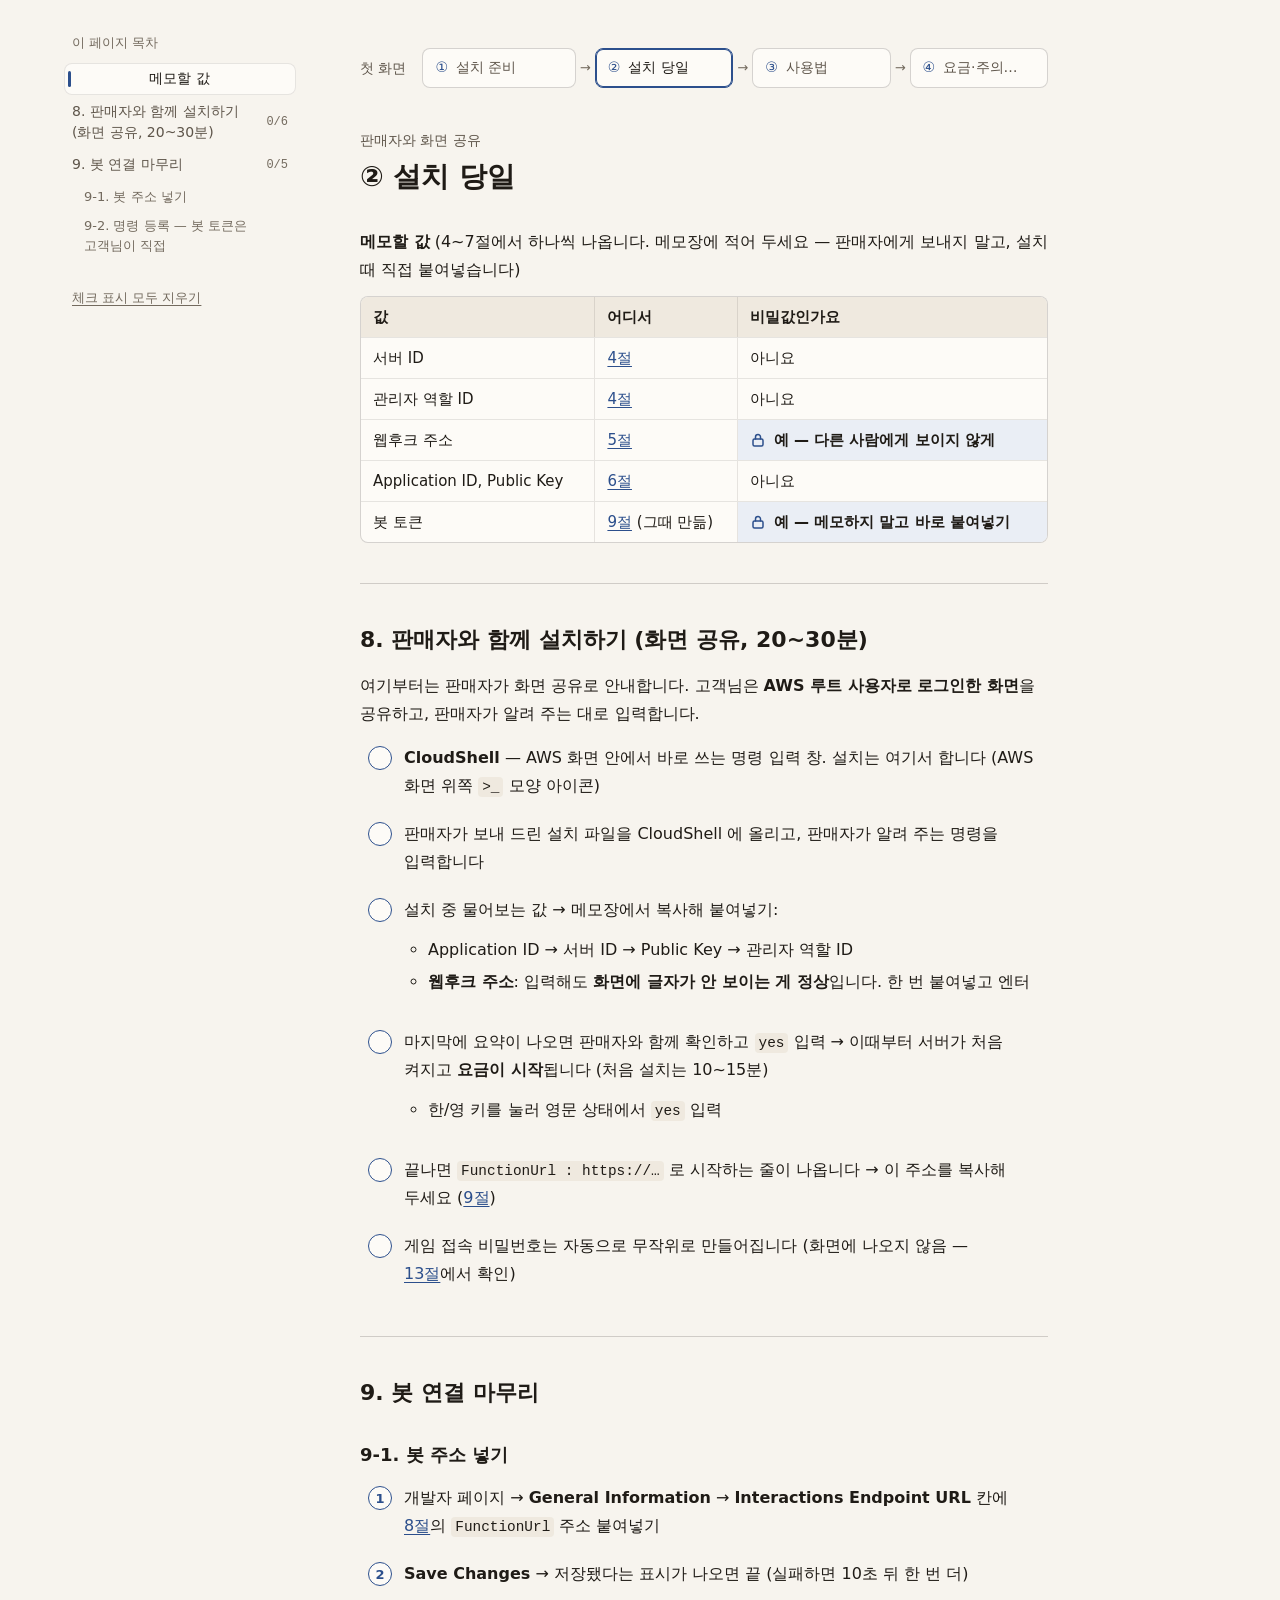
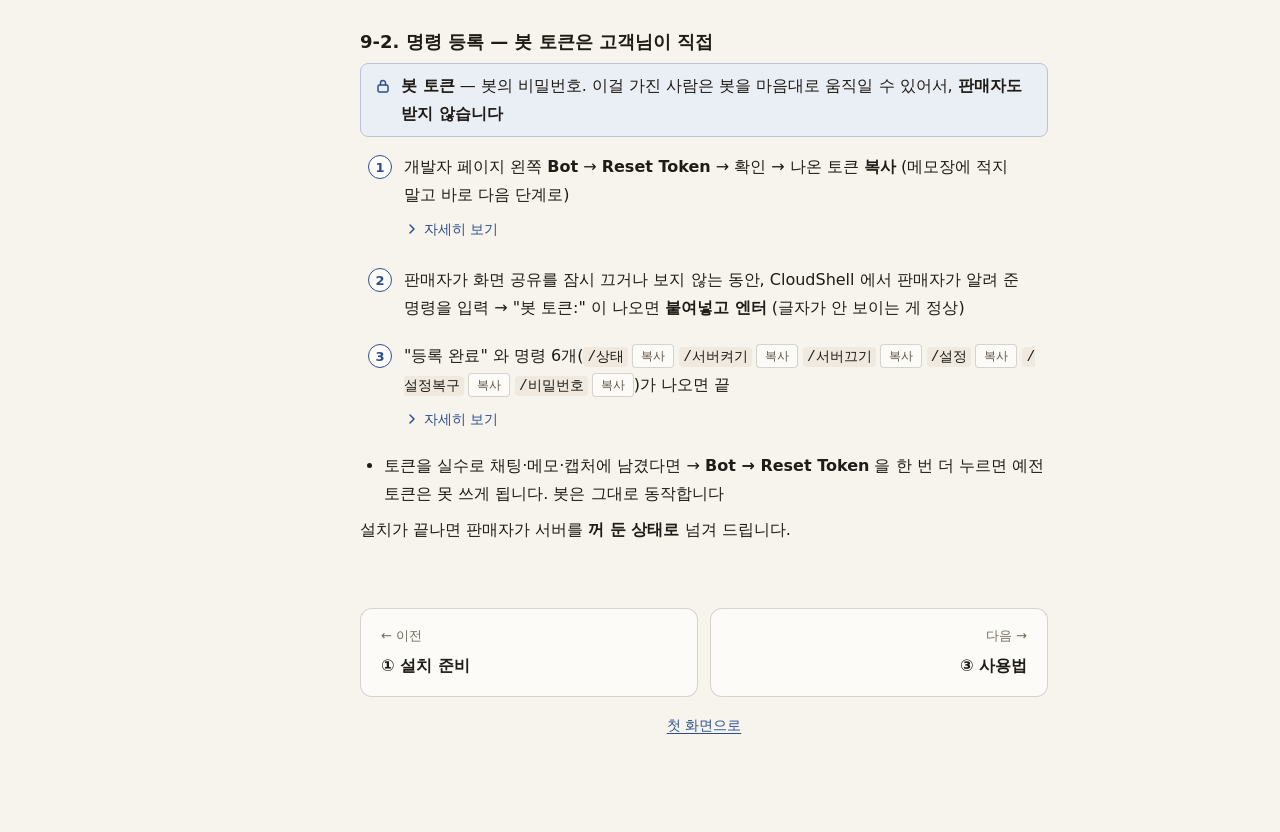
==== install.html @ c94febfd "가이드 갱신 (원본 gameserver-kit 3a461b51a20f) 원본 커밋: 3a461b51a20f84a5e300d95a1a1814ea7d6ef9e3" ====
<!doctype html>
<html lang="ko">
<head>
<meta charset="utf-8">
<meta name="viewport" content="width=device-width, initial-scale=1">
<meta name="color-scheme" content="light">
<meta name="robots" content="noindex">
<title>② 설치 당일 — 디스코드로 켜고 끄는 내 게임 서버 — 사용 안내서 (초안)</title>
<link rel="stylesheet" href="assets/guide.css">
</head>
<body>
<div class="layout">
<details class="toc" id="toc" open data-ui><summary>이 페이지 목차</summary><nav aria-label="이 페이지 목차"><ol class="toc-list"><li data-toc="memo"><a href="#memo"><span class="toc-name">메모할 값</span><span class="toc-progress" data-progress="memo"></span></a></li><li data-toc="s8"><a href="#s8"><span class="toc-name">8. 판매자와 함께 설치하기 (화면 공유, 20~30분)</span><span class="toc-progress" data-progress="s8"></span></a></li><li data-toc="s9"><a href="#s9"><span class="toc-name">9. 봇 연결 마무리</span><span class="toc-progress" data-progress="s9"></span></a><ol class="toc-sub"><li><a href="#s9-1">9-1. 봇 주소 넣기</a></li><li><a href="#s9-2">9-2. 명령 등록 — 봇 토큰은 고객님이 직접</a></li></ol></li></ol><button class="reset" type="button" data-reset>체크 표시 모두 지우기</button></nav></details>
<main>
<nav class="stepper" aria-label="진행 단계" data-ui><a class="home" href="index.html">첫 화면</a><ol><li><a href="setup.html" data-steps="s2-1-1,s2-1-2,s2-1-3,s2-1-4,s3-1,s3-2,s3-3,s4-1-1,s4-1-2,s4-2-1,s4-2-2,s4-2-3,s5-1,s5-2,s5-3,s5-4,s6-1,s6-2,s6-3,s6-4,s7-1,s7-2,s7-3,s7-4"><span class="st-no">①</span><span class="st-name">설치 준비</span><span class="page-progress"></span></a></li><li><a href="install.html" aria-current="page" data-steps="s8-1,s8-2,s8-3,s8-4,s8-5,s8-6,s9-1-1,s9-1-2,s9-2-1,s9-2-2,s9-2-3"><span class="st-no">②</span><span class="st-name">설치 당일</span><span class="page-progress"></span></a></li><li><a href="usage.html" data-steps="s10-1,s10-2,s10-3,s10-a-1,s10-a-2,s10-a-3"><span class="st-no">③</span><span class="st-name">사용법</span><span class="page-progress"></span></a></li><li><a href="info.html" data-steps="info-read"><span class="st-no">④</span><span class="st-name">요금·주의사항</span><span class="page-progress"></span></a></li></ol></nav>
<header class="page-head" data-ui><p class="kicker">판매자와 화면 공유</p><h1>② 설치 당일</h1></header>
<section id="memo" class="chapter memo" data-src="memo"><p><strong>메모할 값</strong> (4~7절에서 하나씩 나옵니다. 메모장에 적어 두세요 — 판매자에게 보내지 말고, 설치 때 직접 붙여넣습니다)</p><div class="table-wrap"><table><thead><tr><th scope="col">값</th><th scope="col">어디서</th><th scope="col">비밀값인가요</th></tr></thead><tbody><tr><td>서버 ID</td><td><a class="xref" href="setup.html#s4">4절</a></td><td>아니요</td></tr><tr><td>관리자 역할 ID</td><td><a class="xref" href="setup.html#s4">4절</a></td><td>아니요</td></tr><tr><td>웹후크 주소</td><td><a class="xref" href="setup.html#s5">5절</a></td><td class="secret-cell"><strong>예 — 다른 사람에게 보이지 않게</strong></td></tr><tr><td>Application ID, Public Key</td><td><a class="xref" href="setup.html#s6">6절</a></td><td>아니요</td></tr><tr><td>봇 토큰</td><td><a class="xref" href="#s9">9절</a> (그때 만듦)</td><td class="secret-cell"><strong>예 — 메모하지 말고 바로 붙여넣기</strong></td></tr></tbody></table></div></section>
<section id="s8" class="chapter" data-src="s8"><h2>8. 판매자와 함께 설치하기 (화면 공유, 20~30분)</h2><p>여기부터는 판매자가 화면 공유로 안내합니다. 고객님은 <strong>AWS 루트 사용자로 로그인한 화면</strong>을 공유하고, 판매자가 알려 주는 대로 입력합니다.</p><ul class="steps"><li class="step"><input type="checkbox" class="step-check" id="c-s8-1" data-step="s8-1" aria-labelledby="t-s8-1"><span class="step-text" id="t-s8-1"><strong>CloudShell</strong> — AWS 화면 안에서 바로 쓰는 명령 입력 창. 설치는 여기서 합니다 (AWS 화면 위쪽 <code>&gt;_</code> 모양 아이콘)</span></li><li class="step"><input type="checkbox" class="step-check" id="c-s8-2" data-step="s8-2" aria-labelledby="t-s8-2"><span class="step-text" id="t-s8-2">판매자가 보내 드린 설치 파일을 CloudShell 에 올리고, 판매자가 알려 주는 명령을 입력합니다</span></li><li class="step"><input type="checkbox" class="step-check" id="c-s8-3" data-step="s8-3" aria-labelledby="t-s8-3"><span class="step-text" id="t-s8-3">설치 중 물어보는 값 → 메모장에서 복사해 붙여넣기:</span><ul><li>Application ID → 서버 ID → Public Key → 관리자 역할 ID</li><li><strong>웹후크 주소</strong>: 입력해도 <strong>화면에 글자가 안 보이는 게 정상</strong>입니다. 한 번 붙여넣고 엔터</li></ul></li><li class="step"><input type="checkbox" class="step-check" id="c-s8-4" data-step="s8-4" aria-labelledby="t-s8-4"><span class="step-text" id="t-s8-4">마지막에 요약이 나오면 판매자와 함께 확인하고 <code>yes</code> 입력 → 이때부터 서버가 처음 켜지고 <strong>요금이 시작</strong>됩니다 (처음 설치는 10~15분)</span><ul><li>한/영 키를 눌러 영문 상태에서 <code>yes</code> 입력</li></ul></li><li class="step"><input type="checkbox" class="step-check" id="c-s8-5" data-step="s8-5" aria-labelledby="t-s8-5"><span class="step-text" id="t-s8-5">끝나면 <code>FunctionUrl : https://…</code> 로 시작하는 줄이 나옵니다 → 이 주소를 복사해 두세요 (<a class="xref" href="#s9">9절</a>)</span></li><li class="step"><input type="checkbox" class="step-check" id="c-s8-6" data-step="s8-6" aria-labelledby="t-s8-6"><span class="step-text" id="t-s8-6">게임 접속 비밀번호는 자동으로 무작위로 만들어집니다 (화면에 나오지 않음 — <a class="xref" href="usage.html#s13">13절</a>에서 확인)</span></li></ul></section>
<section id="s9" class="chapter" data-src="s9"><h2>9. 봇 연결 마무리</h2><div class="sub" id="s9-1" data-src="s9-1"><h3>9-1. 봇 주소 넣기</h3><ol class="steps"><li class="step"><input type="checkbox" class="step-check" id="c-s9-1-1" data-step="s9-1-1" aria-labelledby="t-s9-1-1"><span class="step-text" id="t-s9-1-1">개발자 페이지 → <strong>General Information</strong> → <strong>Interactions Endpoint URL</strong> 칸에 <a class="xref" href="#s8">8절</a>의 <code>FunctionUrl</code> 주소 붙여넣기</span></li><li class="step"><input type="checkbox" class="step-check" id="c-s9-1-2" data-step="s9-1-2" aria-labelledby="t-s9-1-2"><span class="step-text" id="t-s9-1-2"><strong>Save Changes</strong> → 저장됐다는 표시가 나오면 끝 (실패하면 10초 뒤 한 번 더)</span></li></ol></div><div class="sub" id="s9-2" data-src="s9-2"><h3>9-2. 명령 등록 — 봇 토큰은 고객님이 직접</h3><ul><li class="secret"><strong>봇 토큰</strong> — 봇의 비밀번호. 이걸 가진 사람은 봇을 마음대로 움직일 수 있어서, <strong>판매자도 받지 않습니다</strong></li></ul><ol class="steps"><li class="step"><input type="checkbox" class="step-check" id="c-s9-2-1" data-step="s9-2-1" aria-labelledby="t-s9-2-1"><span class="step-text" id="t-s9-2-1">개발자 페이지 왼쪽 <strong>Bot</strong> → <strong>Reset Token</strong> → 확인 → 나온 토큰 <strong>복사</strong> (메모장에 적지 말고 바로 다음 단계로)</span><details class="more"><summary data-ui>자세히 보기</summary><figure class="photo"><span class="photo-label">사진 <span data-ui>들어갈 곳 </span>08</span>: Bot 화면의 Reset Token 버튼</figure></details></li><li class="step"><input type="checkbox" class="step-check" id="c-s9-2-2" data-step="s9-2-2" aria-labelledby="t-s9-2-2"><span class="step-text" id="t-s9-2-2">판매자가 화면 공유를 잠시 끄거나 보지 않는 동안, CloudShell 에서 판매자가 알려 준 명령을 입력 → "봇 토큰:" 이 나오면 <strong>붙여넣고 엔터</strong> (글자가 안 보이는 게 정상)</span></li><li class="step"><input type="checkbox" class="step-check" id="c-s9-2-3" data-step="s9-2-3" aria-labelledby="t-s9-2-3"><span class="step-text" id="t-s9-2-3">"등록 완료" 와 명령 6개(<code>/상태</code><button class="copy" type="button" data-copy="/상태" data-ui>복사</button> <code>/서버켜기</code><button class="copy" type="button" data-copy="/서버켜기" data-ui>복사</button> <code>/서버끄기</code><button class="copy" type="button" data-copy="/서버끄기" data-ui>복사</button> <code>/설정</code><button class="copy" type="button" data-copy="/설정" data-ui>복사</button> <code>/설정복구</code><button class="copy" type="button" data-copy="/설정복구" data-ui>복사</button> <code>/비밀번호</code><button class="copy" type="button" data-copy="/비밀번호" data-ui>복사</button>)가 나오면 끝</span><details class="more"><summary data-ui>자세히 보기</summary><figure class="photo"><span class="photo-label">사진 <span data-ui>들어갈 곳 </span>14</span>: 명령 등록 결과 화면</figure></details></li></ol><ul><li>토큰을 실수로 채팅·메모·캡처에 남겼다면 → <strong>Bot → Reset Token</strong> 을 한 번 더 누르면 예전 토큰은 못 쓰게 됩니다. 봇은 그대로 동작합니다</li></ul><p>설치가 끝나면 판매자가 서버를 <strong>꺼 둔 상태로</strong> 넘겨 드립니다.</p></div></section>
<nav class="pager" aria-label="이전·다음 페이지" data-ui><a class="prev" href="setup.html"><span class="pg-dir">← 이전</span><span class="pg-name">① 설치 준비</span></a><a class="next" href="usage.html"><span class="pg-dir">다음 →</span><span class="pg-name">③ 사용법</span></a></nav><p class="home-link" data-ui><a href="index.html">첫 화면으로</a></p>
</main>
</div>
<script src="assets/guide.js"></script>
</body>
</html>
---- assets/guide.css ----
/* 디자인 다듬기: unslop (Damir Sokolovsky, https://github.com/heydamir/unslop, CC BY 4.0) 절차로 정리 */
:root {
  /* 종이 설명서 — 따뜻한 밝은 단계 하나 */
  --bg: #f7f4ee;
  --surface: #fdfbf7;
  --raised: #efe9df;
  --line: rgba(31, 27, 22, 0.10);
  --line-strong: rgba(31, 27, 22, 0.18);
  --text: #1f1b16;
  --text-2: #5e554a;
  --muted: #736a5e;
  /* 강조색 하나: 잉크 파랑 (흰 글자 대비 7:1 이상) */
  --accent: #2c4f8c;
  --accent-soft: #e6ebf3;
  /* 뜻이 있는 색만 */
  --warn-bg: #fbf0dc;
  --warn-line: #e3c48a;
  --secret-bg: #eaeef5;
  --secret-line: #b9c3d6;
  --highlight: #ffe25c;
  --photo-bg: #ece7df;
  --photo-line: #c8bfb1;
  --r-sm: 4px;
  --r-md: 8px;
  --r-lg: 12px;
  --ease: cubic-bezier(0.22, 1, 0.36, 1);
  --icon-check: url("data:image/svg+xml,%3Csvg xmlns='http://www.w3.org/2000/svg' viewBox='0 0 16 16' fill='none' stroke='black' stroke-width='2' stroke-linecap='round' stroke-linejoin='round'%3E%3Cpath d='M3.5 8.5l3 3 6-7'/%3E%3C/svg%3E");
  --icon-chevron: url("data:image/svg+xml,%3Csvg xmlns='http://www.w3.org/2000/svg' viewBox='0 0 16 16' fill='none' stroke='black' stroke-width='1.5' stroke-linecap='round' stroke-linejoin='round'%3E%3Cpath d='M4 6l4 4 4-4'/%3E%3C/svg%3E");
  --icon-lock: url("data:image/svg+xml,%3Csvg xmlns='http://www.w3.org/2000/svg' viewBox='0 0 16 16' fill='none' stroke='black' stroke-width='1.5' stroke-linecap='round' stroke-linejoin='round'%3E%3Crect x='3' y='7' width='10' height='7' rx='1.5'/%3E%3Cpath d='M5.5 7V5a2.5 2.5 0 0 1 5 0v2'/%3E%3C/svg%3E");
}
* { box-sizing: border-box; }
html { scroll-padding-top: 24px; }
@media (prefers-reduced-motion: no-preference) { html { scroll-behavior: smooth; } }
body {
  margin: 0;
  background: var(--bg);
  color: var(--text);
  font-family: "Pretendard", "Apple SD Gothic Neo", "Malgun Gothic", "Noto Sans KR", system-ui, -apple-system, "Segoe UI", sans-serif;
  font-size: 16px;
  line-height: 1.75;
  word-break: keep-all;
  overflow-wrap: anywhere;
  font-variant-numeric: tabular-nums;
}
:focus-visible { outline: 2px solid var(--accent); outline-offset: 2px; border-radius: var(--r-sm); }

/* 배치: 왼쪽 목차 + 읽기 폭을 맞춘 본문 */
.layout { display: flex; max-width: 1200px; margin: 0 auto; }
.toc {
  position: sticky; top: 0; align-self: flex-start;
  width: 272px; flex: none; height: 100vh; overflow-y: auto;
  padding: 32px 16px 24px 24px;
}
.toc summary {
  font-size: 13px; color: var(--muted); cursor: default; list-style: none; pointer-events: none;
  padding: 0 8px 8px;
}
.toc summary::-webkit-details-marker { display: none; }
.toc-list, .toc-sub { list-style: none; margin: 0; padding: 0; }
.toc-list > li { margin: 0 0 2px; }
.toc-list > li > a {
  display: flex; align-items: center; justify-content: space-between; gap: 8px;
  min-height: 32px; padding: 4px 8px; border-radius: var(--r-md);
  color: var(--text-2); text-decoration: none; font-size: 14px; line-height: 1.5;
  transition: background-color 150ms var(--ease), color 150ms var(--ease);
}
.toc-list > li > a:hover { background: var(--raised); color: var(--text); }
.toc-list > li.active > a { background: var(--surface); color: var(--text); box-shadow: inset 0 0 0 1px var(--line); font-weight: 500; }
.toc-list > li.active > a::before {
  content: ""; width: 3px; align-self: stretch; margin: 4px 0 4px -4px; border-radius: 2px; background: var(--accent); flex: none;
}
.toc-sub { margin: 0 0 8px; }
.toc-sub a {
  display: block; padding: 2px 8px 2px 20px; font-size: 13px; line-height: 1.6;
  color: var(--muted); text-decoration: none; border-radius: var(--r-sm);
}
.toc-sub a:hover { color: var(--text); }
.toc-progress {
  font-family: ui-monospace, "Cascadia Mono", Consolas, "D2Coding", monospace;
  font-size: 12px; color: var(--muted); white-space: nowrap; display: inline-flex; align-items: center; gap: 4px;
}
.toc-progress.done { color: var(--accent); }
.toc-progress.done::before {
  content: ""; width: 12px; height: 12px; background: currentColor;
  -webkit-mask: var(--icon-check) center/contain no-repeat; mask: var(--icon-check) center/contain no-repeat;
}
.reset {
  margin: 16px 8px 0; font: inherit; font-size: 13px; color: var(--muted);
  background: none; border: 0; padding: 4px 0; cursor: pointer; text-decoration: underline; text-underline-offset: 3px;
}
.reset:hover { color: var(--text); }

main { flex: 1; min-width: 0; max-width: 784px; padding: 48px 48px 96px; }

/* 글자: 크기와 색으로 위계, 굵기는 600 까지 */
h1 { font-size: 28px; line-height: 1.4; font-weight: 600; margin: 0 0 24px; }
h2 { font-size: 22px; line-height: 1.45; font-weight: 600; margin: 0 0 16px; }
h3 { font-size: 18px; line-height: 1.5; font-weight: 600; margin: 32px 0 8px; }
strong { font-weight: 600; }
p { margin: 8px 0; }
ul, ol { padding-left: 24px; margin: 8px 0; }
li { margin: 4px 0; }
a { color: var(--accent); text-underline-offset: 3px; }
code {
  font-family: ui-monospace, "Cascadia Mono", Consolas, "D2Coding", monospace;
  font-size: 0.9em; background: var(--raised); padding: 2px 4px; border-radius: var(--r-sm);
}

/* 절: 카드 대신 여백과 가는 선으로 구분 */
.intro { margin-bottom: 48px; }
.chapter { padding-top: 40px; margin-top: 40px; border-top: 1px solid var(--line-strong); }
.intro + .chapter { margin-top: 0; }

/* 판매자 확인 필요 — 형광펜 */
mark.check { background: var(--highlight); color: var(--text); padding: 0 4px; border-radius: var(--r-sm); font-weight: 600; }
.seller-note {
  display: inline-block; margin-top: 4px; font-size: 13px; line-height: 1.6; color: #5c4a00;
  background: #fff6c4; border: 1px dashed #d4b23a; border-radius: var(--r-sm); padding: 0 8px;
}

/* 복사 버튼 */
.copy {
  margin-left: 4px; font: inherit; font-size: 12px; line-height: 20px; height: 24px;
  padding: 1px 8px; border: 1px solid var(--line-strong); border-radius: var(--r-sm);
  background: var(--surface); color: var(--text-2); cursor: pointer; vertical-align: 1px;
  transition: background-color 150ms var(--ease), color 150ms var(--ease), border-color 150ms var(--ease);
}
.copy:hover { border-color: var(--accent); color: var(--accent); }
.copy:active { transform: scale(0.97); }
.copy.copied { background: var(--accent); border-color: var(--accent); color: #fff; }

/* 안내 상자: 뜻마다 바탕 하나 + 가는 테두리 */
.box { border-radius: var(--r-lg); padding: 12px 16px; margin: 16px 0; border: 1px solid var(--line); }
.box p:first-child { margin-top: 0; } .box p:last-child { margin-bottom: 0; }
.box-warn { background: var(--warn-bg); border-color: var(--warn-line); }
.box-note { background: var(--raised); }
.box-source { background: transparent; font-size: 14px; line-height: 1.7; color: var(--text-2); }
.box-source ul { padding-left: 20px; }
li.warn {
  list-style: none; margin: 8px 0 8px -24px; padding: 8px 12px;
  background: var(--warn-bg); border: 1px solid var(--warn-line); border-radius: var(--r-md);
}
li.secret {
  list-style: none; position: relative; margin: 8px 0 8px -24px; padding: 8px 12px 8px 40px;
  background: var(--secret-bg); border: 1px solid var(--secret-line); border-radius: var(--r-md);
}
li.secret::before, td.secret-cell::before {
  content: ""; position: absolute; left: 14px; top: 14px; width: 16px; height: 16px; background: var(--accent);
  -webkit-mask: var(--icon-lock) center/contain no-repeat; mask: var(--icon-lock) center/contain no-repeat;
}
td.secret-cell { background: var(--secret-bg); position: relative; padding-left: 36px; }
td.secret-cell::before { left: 12px; top: 12px; }

/* 사진 자리 */
.photo {
  margin: 12px 0; padding: 16px; background: var(--photo-bg); color: var(--text-2);
  border: 1px dashed var(--photo-line); border-radius: var(--r-md); font-size: 14px; line-height: 1.6;
}
.photo-label { font-weight: 600; color: var(--muted); }
.photo.has-img { padding: 8px; background: var(--surface); border-style: solid; }
.photo-link { display: block; }
.photo img { display: block; max-width: 100%; height: auto; border-radius: var(--r-md); }
.photo figcaption { margin: 8px 4px 0; }

/* 표 */
.table-wrap { overflow-x: auto; margin: 12px 0 16px; border: 1px solid var(--line-strong); border-radius: var(--r-md); background: var(--surface); }
table { border-collapse: collapse; width: 100%; font-size: 15px; line-height: 1.6; }
th, td { border-bottom: 1px solid var(--line); padding: 8px 12px; text-align: left; vertical-align: top; }
th + th, td + td { border-left: 1px solid var(--line); }
tbody tr:last-child td { border-bottom: 0; }
th { background: var(--raised); font-weight: 600; color: var(--text); }

/* 단계 체크: 번호 동그라미가 끝내면 체크로 바뀜 (이 안내서의 표시) */
ol.steps, ul.steps { list-style: none; padding-left: 0; counter-reset: step; }
ol.steps > li.step { counter-increment: step; }
li.step {
  position: relative; display: flex; flex-wrap: wrap; gap: 0 12px; align-items: flex-start;
  margin: 4px 0; padding: 8px 12px 8px 8px; border-radius: var(--r-md);
  transition: background-color 150ms var(--ease);
}
li.step + li.step { margin-top: 4px; }
li.step:hover { background: var(--surface); }
li.step > .step-check {
  appearance: none; -webkit-appearance: none; margin: 2px 0 0; flex: none;
  width: 24px; height: 24px; border-radius: 50%; cursor: pointer;
  border: 1.5px solid var(--accent); background: var(--surface);
  transition: background-color 150ms var(--ease), border-color 150ms var(--ease);
}
li.step > .step-check:hover { background: var(--accent-soft); }
li.step > .step-check:checked { background: var(--accent); }
li.step > .step-check:checked::after {
  content: ""; display: block; width: 100%; height: 100%; background: #fff;
  -webkit-mask: var(--icon-check) center/14px no-repeat; mask: var(--icon-check) center/14px no-repeat;
}
ol.steps > li.step::before {
  content: counter(step); position: absolute; left: 8px; top: 10px; width: 24px; height: 24px;
  display: flex; align-items: center; justify-content: center; pointer-events: none;
  font-size: 13px; font-weight: 600; line-height: 1; color: var(--accent);
}
ol.steps > li.step.done::before { content: ""; }
li.step > .step-text { flex: 1; min-width: 0; }
li.step > :not(.step-check):not(.step-text) { flex-basis: 100%; margin-left: 36px; }
li.step.done > .step-text { color: var(--text-2); }

.legal { margin-top: 48px; padding-top: 16px; border-top: 1px solid var(--line); font-size: 13px; line-height: 1.7; color: var(--muted); }

/* 휴대폰: 목차는 위쪽 접는 메뉴 */
@media (max-width: 860px) {
  .layout { display: block; }
  .toc {
    position: sticky; top: 0; z-index: 10; width: auto; height: auto; max-height: 100vh;
    padding: 0 16px; background: var(--bg); border-bottom: 1px solid var(--line-strong);
  }
  .toc[open] { padding-bottom: 16px; box-shadow: 0 8px 24px rgba(0, 0, 0, 0.06); }
  .toc summary {
    display: flex; align-items: center; justify-content: space-between;
    min-height: 48px; padding: 0; font-size: 15px; font-weight: 500; color: var(--text); cursor: pointer; pointer-events: auto;
  }
  .toc summary::after {
    content: ""; width: 16px; height: 16px; background: var(--text-2);
    -webkit-mask: var(--icon-chevron) center/contain no-repeat; mask: var(--icon-chevron) center/contain no-repeat;
    transition: transform 180ms var(--ease);
  }
  .toc[open] summary::after { transform: rotate(180deg); }
  .toc-list > li > a { min-height: 40px; }
  main { max-width: none; padding: 24px 16px 64px; }
  h1 { font-size: 24px; }
  h2 { font-size: 20px; }
  h3 { font-size: 17px; }
  .chapter { padding-top: 32px; margin-top: 32px; }
  li.warn, li.secret { margin-left: -20px; }
  html { scroll-padding-top: 64px; }
}

/* 인쇄 */
@media print {
  body { background: #fff; font-size: 11pt; line-height: 1.6; }
  .toc, .copy, .reset { display: none !important; }
  .layout { display: block; }
  main { max-width: none; padding: 0; }
  .chapter { margin-top: 16pt; padding-top: 12pt; }
  h2, h3 { break-after: avoid; }
  .box, .photo, li.step, tr, li.secret, li.warn { break-inside: avoid; }
  .table-wrap { overflow: visible; }
  .photo img { max-height: 18cm; width: auto; }
  mark.check, .seller-note, .box, li.secret, li.warn, .photo, th, td.secret-cell, li.step > .step-check, code {
    -webkit-print-color-adjust: exact; print-color-adjust: exact;
  }
}

/* ---- 여러 페이지용 추가 (같은 단계·색·모서리 값만 사용) ---- */
.layout.single { display: block; }
.layout.single main { margin: 0 auto; }

/* ①→②→③→④ 진행 표시 */
.stepper { display: flex; align-items: center; gap: 16px; margin: 0 0 40px; }
.stepper .home { flex: none; font-size: 14px; color: var(--text-2); text-decoration: none; padding: 4px 0; }
.stepper .home:hover, .stepper .home[aria-current] { color: var(--text); text-decoration: underline; text-underline-offset: 3px; }
.stepper ol { flex: 1; display: flex; gap: 4px; list-style: none; margin: 0; padding: 0; }
.stepper li { flex: 1; display: flex; align-items: center; gap: 4px; margin: 0; min-width: 0; }
.stepper li + li::before { content: "→"; flex: none; color: var(--muted); font-size: 13px; }
.stepper li a {
  flex: 1; min-width: 0; display: flex; align-items: center; gap: 8px; min-height: 40px;
  padding: 4px 12px; border: 1px solid var(--line-strong); border-radius: var(--r-md);
  background: var(--surface); color: var(--text-2); text-decoration: none; font-size: 14px; line-height: 1.4;
  transition: border-color 150ms var(--ease), color 150ms var(--ease);
}
.stepper li a:hover { border-color: var(--accent); color: var(--text); }
.stepper li a[aria-current] { border-color: var(--accent); box-shadow: inset 0 0 0 1px var(--accent); color: var(--text); font-weight: 500; }
.stepper .st-no { flex: none; color: var(--accent); }
.stepper .st-name { min-width: 0; overflow: hidden; text-overflow: ellipsis; white-space: nowrap; }
.page-progress { margin-left: auto; flex: none; font-family: ui-monospace, "Cascadia Mono", Consolas, "D2Coding", monospace; font-size: 12px; color: var(--muted); }

.page-head { margin: 0 0 32px; }
.page-head .kicker { margin: 0 0 4px; font-size: 14px; color: var(--text-2); }
.page-head h1 { margin: 0; }
.page-head + .chapter, .page-head + .memo { margin-top: 0; padding-top: 0; border-top: 0; }

/* 첫 화면: 3줄 흐름 + 페이지 버튼 4개 */
.flow {
  list-style: none; margin: 24px 0; padding: 16px 20px;
  background: var(--surface); border: 1px solid var(--line-strong); border-radius: var(--r-lg);
}
.flow li { margin: 4px 0; }
.page-cards { display: grid; grid-template-columns: 1fr 1fr; gap: 12px; margin: 24px 0 8px; }
.page-card {
  display: flex; align-items: center; gap: 16px; min-height: 88px; padding: 16px 20px;
  background: var(--surface); border: 1px solid var(--line-strong); border-radius: var(--r-lg);
  color: var(--text); text-decoration: none;
  transition: border-color 150ms var(--ease), background-color 150ms var(--ease);
}
.page-card:hover { border-color: var(--accent); background: #fff; }
.page-card:active { transform: scale(0.98); }
.card-no { flex: none; width: 32px; font-size: 28px; line-height: 1; color: var(--accent); }
.card-body { display: flex; flex-direction: column; min-width: 0; }
.card-title { font-size: 18px; font-weight: 600; line-height: 1.4; }
.card-sub { font-size: 14px; line-height: 1.5; color: var(--text-2); }
.page-card .page-progress { font-size: 14px; }
.layout.single .reset { margin: 0 0 40px; }

/* 다른 페이지에 있는 소절 안내 */
.xref-note { margin: 16px 0; padding: 8px 12px; font-size: 14px; color: var(--text-2); background: var(--raised); border-radius: var(--r-md); }

/* 할 일 한 줄 + 긴 설명은 접기 */
details.more { margin-top: 4px; }
details.more > summary {
  display: inline-flex; align-items: center; gap: 4px; min-height: 32px; padding: 0 8px 0 4px; margin-left: -4px;
  list-style: none; cursor: pointer; font-size: 14px; color: var(--accent); border-radius: var(--r-sm);
}
details.more > summary::-webkit-details-marker { display: none; }
details.more > summary::before {
  content: ""; width: 16px; height: 16px; background: currentColor; transform: rotate(-90deg);
  -webkit-mask: var(--icon-chevron) center/contain no-repeat; mask: var(--icon-chevron) center/contain no-repeat;
  transition: transform 180ms var(--ease);
}
details.more[open] > summary::before { transform: none; }
details.more > summary:hover { background: var(--accent-soft); }
details.more > :not(summary) { margin-top: 4px; }

/* ④ 끝까지 읽음 표시 */
.read-check {
  display: flex; align-items: center; gap: 12px; margin: 32px 0 0; padding: 16px;
  background: var(--surface); border: 1px solid var(--line-strong); border-radius: var(--r-lg);
}
.read-check > .step-check {
  appearance: none; -webkit-appearance: none; margin: 0; flex: none; width: 24px; height: 24px; border-radius: 50%;
  border: 1.5px solid var(--accent); background: var(--surface); cursor: pointer;
}
.read-check > .step-check:checked { background: var(--accent); }
.read-check > .step-check:checked::after {
  content: ""; display: block; width: 100%; height: 100%; background: #fff;
  -webkit-mask: var(--icon-check) center/14px no-repeat; mask: var(--icon-check) center/14px no-repeat;
}

/* ← 이전 / 다음 → */
.pager { display: grid; grid-template-columns: 1fr 1fr; gap: 12px; margin: 64px 0 0; }
.pager a {
  display: flex; flex-direction: column; gap: 4px; padding: 16px 20px;
  background: var(--surface); border: 1px solid var(--line-strong); border-radius: var(--r-lg);
  text-decoration: none; transition: border-color 150ms var(--ease);
}
.pager a:hover { border-color: var(--accent); }
.pager .next { grid-column: 2; text-align: right; }
.pg-dir { font-size: 13px; color: var(--muted); }
.pg-name { font-size: 16px; font-weight: 600; color: var(--text); }
.home-link { margin: 16px 0 0; text-align: center; font-size: 14px; }

@media (max-width: 860px) {
  .stepper { flex-direction: column; align-items: stretch; gap: 8px; margin-bottom: 32px; }
  .stepper li + li::before { display: none; }
  .stepper li a { flex-direction: column; align-items: flex-start; gap: 0; padding: 4px 8px; font-size: 13px; }
  .stepper .page-progress { margin-left: 0; }
  .page-cards { grid-template-columns: 1fr; }
  .pager { gap: 8px; }
  .pager a { padding: 12px 16px; }
  .pg-name { font-size: 15px; }
}
@media print {
  .stepper, .pager, .home-link, .read-check, .page-cards .page-progress, details.more > summary { display: none !important; }
  .page-card { min-height: 0; break-inside: avoid; }
  .flow { -webkit-print-color-adjust: exact; print-color-adjust: exact; }
}
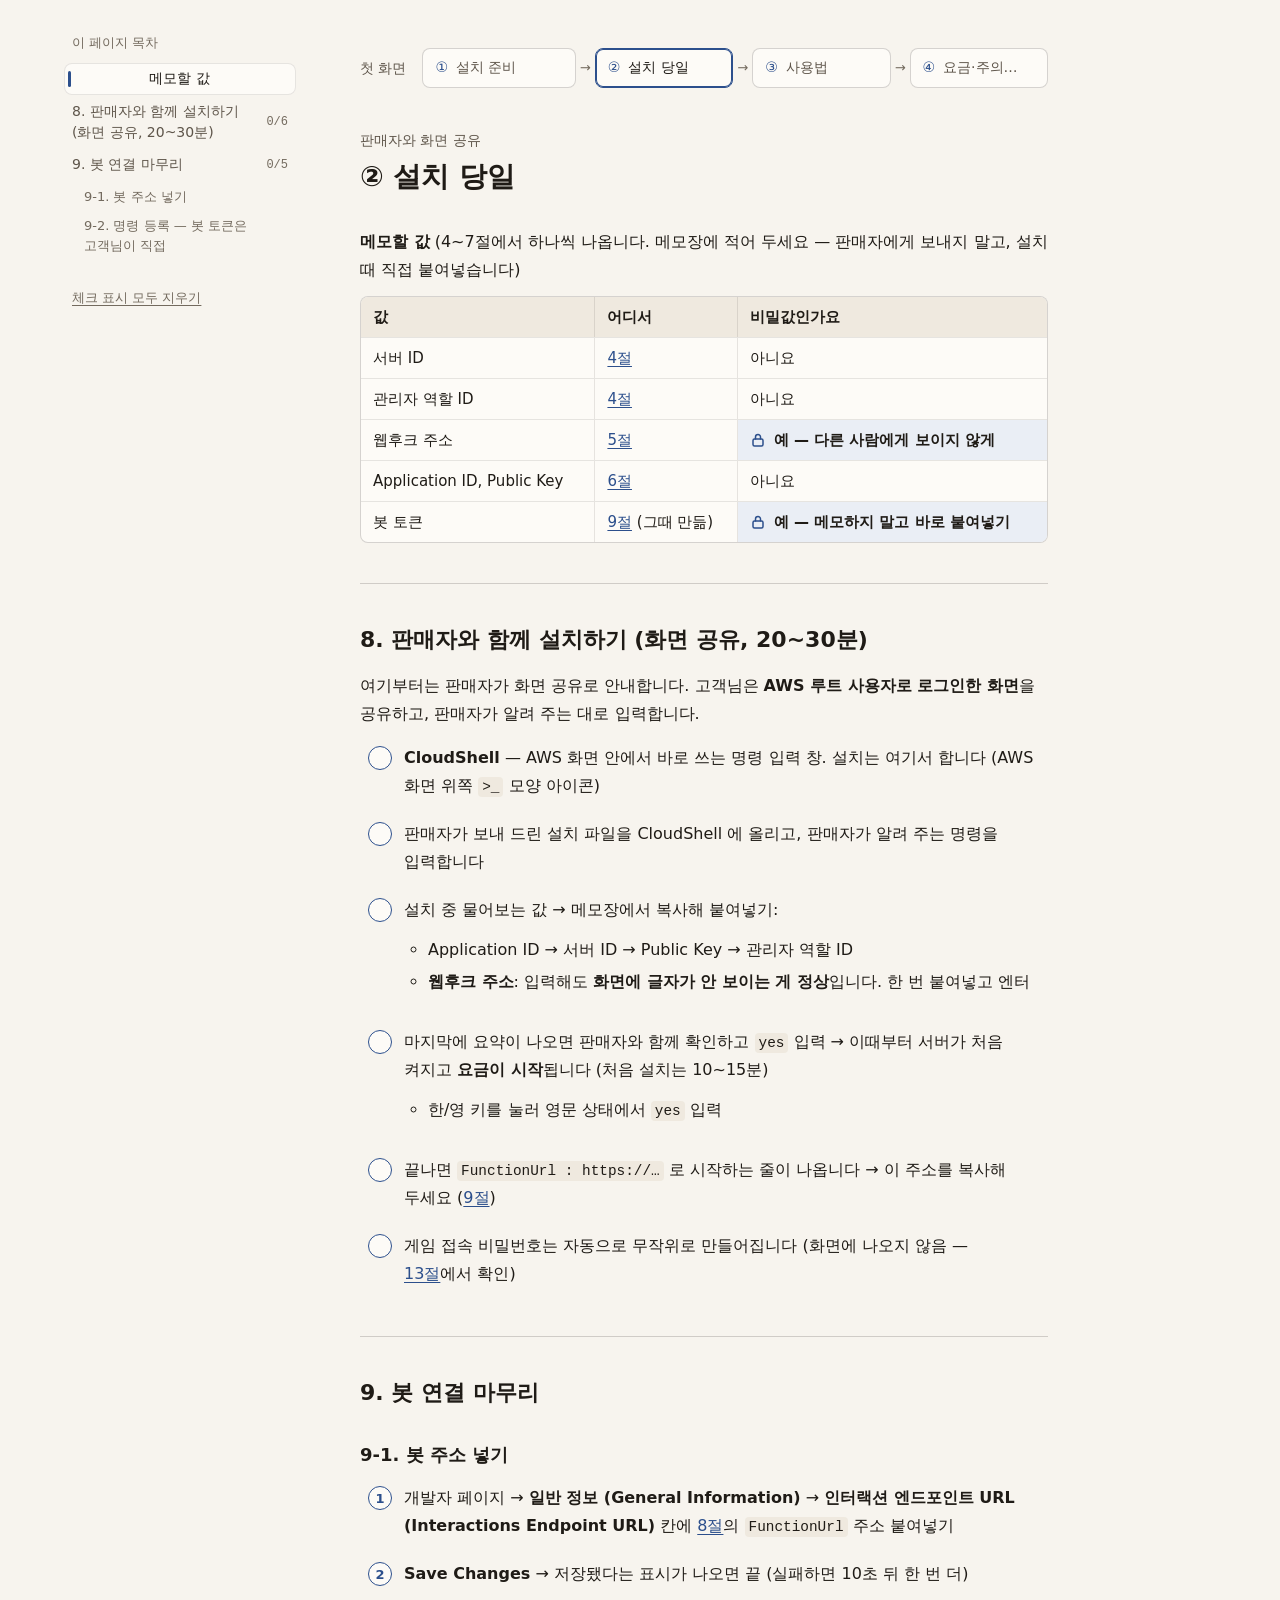
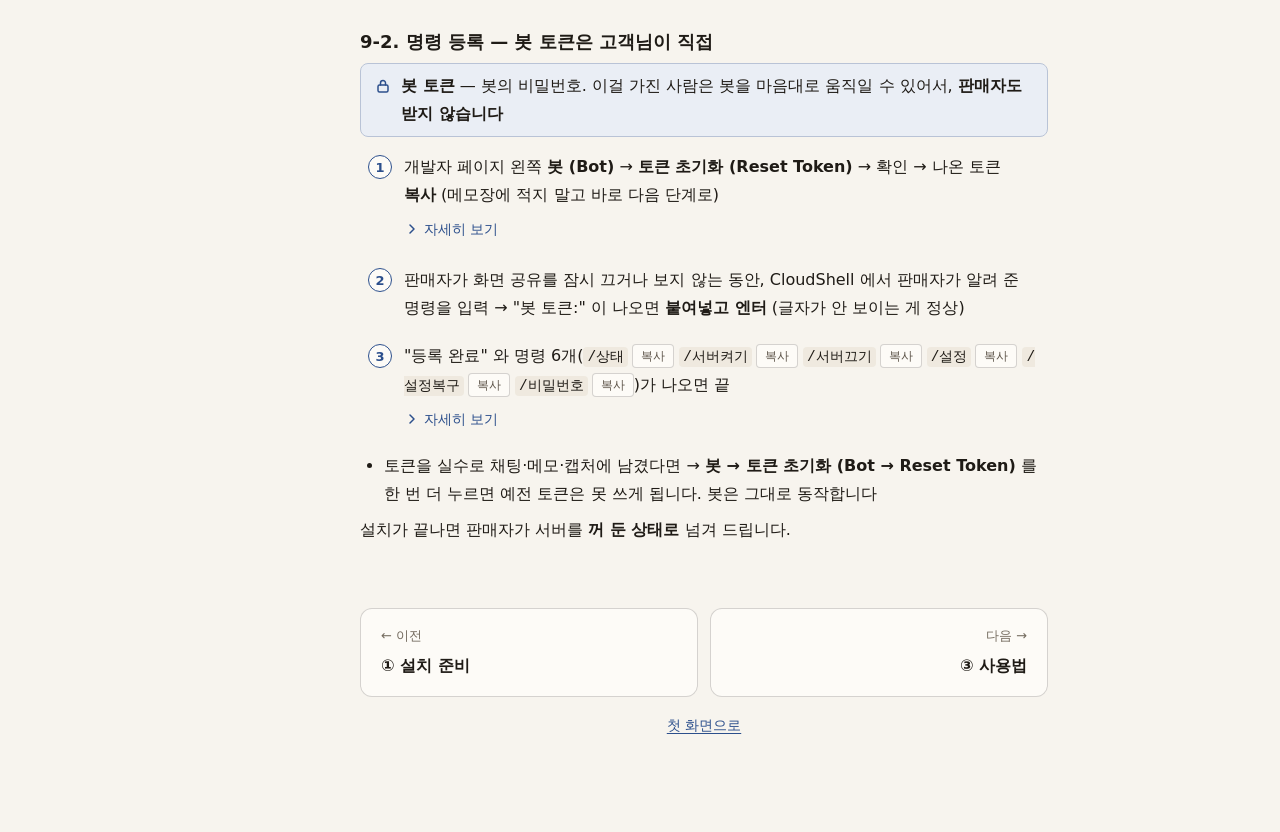
==== commit 8a9bb0cb: "가이드 갱신 (원본 gameserver-kit 884bcd4a39bd) 원본 커밋: 884bcd4a39bd71d1bd793af7abb7adbe8821e340" ====
--- a/install.html
+++ b/install.html
@@ -16,7 +16,7 @@
 <header class="page-head" data-ui><p class="kicker">판매자와 화면 공유</p><h1>② 설치 당일</h1></header>
 <section id="memo" class="chapter memo" data-src="memo"><p><strong>메모할 값</strong> (4~7절에서 하나씩 나옵니다. 메모장에 적어 두세요 — 판매자에게 보내지 말고, 설치 때 직접 붙여넣습니다)</p><div class="table-wrap"><table><thead><tr><th scope="col">값</th><th scope="col">어디서</th><th scope="col">비밀값인가요</th></tr></thead><tbody><tr><td>서버 ID</td><td><a class="xref" href="setup.html#s4">4절</a></td><td>아니요</td></tr><tr><td>관리자 역할 ID</td><td><a class="xref" href="setup.html#s4">4절</a></td><td>아니요</td></tr><tr><td>웹후크 주소</td><td><a class="xref" href="setup.html#s5">5절</a></td><td class="secret-cell"><strong>예 — 다른 사람에게 보이지 않게</strong></td></tr><tr><td>Application ID, Public Key</td><td><a class="xref" href="setup.html#s6">6절</a></td><td>아니요</td></tr><tr><td>봇 토큰</td><td><a class="xref" href="#s9">9절</a> (그때 만듦)</td><td class="secret-cell"><strong>예 — 메모하지 말고 바로 붙여넣기</strong></td></tr></tbody></table></div></section>
 <section id="s8" class="chapter" data-src="s8"><h2>8. 판매자와 함께 설치하기 (화면 공유, 20~30분)</h2><p>여기부터는 판매자가 화면 공유로 안내합니다. 고객님은 <strong>AWS 루트 사용자로 로그인한 화면</strong>을 공유하고, 판매자가 알려 주는 대로 입력합니다.</p><ul class="steps"><li class="step"><input type="checkbox" class="step-check" id="c-s8-1" data-step="s8-1" aria-labelledby="t-s8-1"><span class="step-text" id="t-s8-1"><strong>CloudShell</strong> — AWS 화면 안에서 바로 쓰는 명령 입력 창. 설치는 여기서 합니다 (AWS 화면 위쪽 <code>&gt;_</code> 모양 아이콘)</span></li><li class="step"><input type="checkbox" class="step-check" id="c-s8-2" data-step="s8-2" aria-labelledby="t-s8-2"><span class="step-text" id="t-s8-2">판매자가 보내 드린 설치 파일을 CloudShell 에 올리고, 판매자가 알려 주는 명령을 입력합니다</span></li><li class="step"><input type="checkbox" class="step-check" id="c-s8-3" data-step="s8-3" aria-labelledby="t-s8-3"><span class="step-text" id="t-s8-3">설치 중 물어보는 값 → 메모장에서 복사해 붙여넣기:</span><ul><li>Application ID → 서버 ID → Public Key → 관리자 역할 ID</li><li><strong>웹후크 주소</strong>: 입력해도 <strong>화면에 글자가 안 보이는 게 정상</strong>입니다. 한 번 붙여넣고 엔터</li></ul></li><li class="step"><input type="checkbox" class="step-check" id="c-s8-4" data-step="s8-4" aria-labelledby="t-s8-4"><span class="step-text" id="t-s8-4">마지막에 요약이 나오면 판매자와 함께 확인하고 <code>yes</code> 입력 → 이때부터 서버가 처음 켜지고 <strong>요금이 시작</strong>됩니다 (처음 설치는 10~15분)</span><ul><li>한/영 키를 눌러 영문 상태에서 <code>yes</code> 입력</li></ul></li><li class="step"><input type="checkbox" class="step-check" id="c-s8-5" data-step="s8-5" aria-labelledby="t-s8-5"><span class="step-text" id="t-s8-5">끝나면 <code>FunctionUrl : https://…</code> 로 시작하는 줄이 나옵니다 → 이 주소를 복사해 두세요 (<a class="xref" href="#s9">9절</a>)</span></li><li class="step"><input type="checkbox" class="step-check" id="c-s8-6" data-step="s8-6" aria-labelledby="t-s8-6"><span class="step-text" id="t-s8-6">게임 접속 비밀번호는 자동으로 무작위로 만들어집니다 (화면에 나오지 않음 — <a class="xref" href="usage.html#s13">13절</a>에서 확인)</span></li></ul></section>
-<section id="s9" class="chapter" data-src="s9"><h2>9. 봇 연결 마무리</h2><div class="sub" id="s9-1" data-src="s9-1"><h3>9-1. 봇 주소 넣기</h3><ol class="steps"><li class="step"><input type="checkbox" class="step-check" id="c-s9-1-1" data-step="s9-1-1" aria-labelledby="t-s9-1-1"><span class="step-text" id="t-s9-1-1">개발자 페이지 → <strong>General Information</strong> → <strong>Interactions Endpoint URL</strong> 칸에 <a class="xref" href="#s8">8절</a>의 <code>FunctionUrl</code> 주소 붙여넣기</span></li><li class="step"><input type="checkbox" class="step-check" id="c-s9-1-2" data-step="s9-1-2" aria-labelledby="t-s9-1-2"><span class="step-text" id="t-s9-1-2"><strong>Save Changes</strong> → 저장됐다는 표시가 나오면 끝 (실패하면 10초 뒤 한 번 더)</span></li></ol></div><div class="sub" id="s9-2" data-src="s9-2"><h3>9-2. 명령 등록 — 봇 토큰은 고객님이 직접</h3><ul><li class="secret"><strong>봇 토큰</strong> — 봇의 비밀번호. 이걸 가진 사람은 봇을 마음대로 움직일 수 있어서, <strong>판매자도 받지 않습니다</strong></li></ul><ol class="steps"><li class="step"><input type="checkbox" class="step-check" id="c-s9-2-1" data-step="s9-2-1" aria-labelledby="t-s9-2-1"><span class="step-text" id="t-s9-2-1">개발자 페이지 왼쪽 <strong>Bot</strong> → <strong>Reset Token</strong> → 확인 → 나온 토큰 <strong>복사</strong> (메모장에 적지 말고 바로 다음 단계로)</span><details class="more"><summary data-ui>자세히 보기</summary><figure class="photo"><span class="photo-label">사진 <span data-ui>들어갈 곳 </span>08</span>: Bot 화면의 Reset Token 버튼</figure></details></li><li class="step"><input type="checkbox" class="step-check" id="c-s9-2-2" data-step="s9-2-2" aria-labelledby="t-s9-2-2"><span class="step-text" id="t-s9-2-2">판매자가 화면 공유를 잠시 끄거나 보지 않는 동안, CloudShell 에서 판매자가 알려 준 명령을 입력 → "봇 토큰:" 이 나오면 <strong>붙여넣고 엔터</strong> (글자가 안 보이는 게 정상)</span></li><li class="step"><input type="checkbox" class="step-check" id="c-s9-2-3" data-step="s9-2-3" aria-labelledby="t-s9-2-3"><span class="step-text" id="t-s9-2-3">"등록 완료" 와 명령 6개(<code>/상태</code><button class="copy" type="button" data-copy="/상태" data-ui>복사</button> <code>/서버켜기</code><button class="copy" type="button" data-copy="/서버켜기" data-ui>복사</button> <code>/서버끄기</code><button class="copy" type="button" data-copy="/서버끄기" data-ui>복사</button> <code>/설정</code><button class="copy" type="button" data-copy="/설정" data-ui>복사</button> <code>/설정복구</code><button class="copy" type="button" data-copy="/설정복구" data-ui>복사</button> <code>/비밀번호</code><button class="copy" type="button" data-copy="/비밀번호" data-ui>복사</button>)가 나오면 끝</span><details class="more"><summary data-ui>자세히 보기</summary><figure class="photo"><span class="photo-label">사진 <span data-ui>들어갈 곳 </span>14</span>: 명령 등록 결과 화면</figure></details></li></ol><ul><li>토큰을 실수로 채팅·메모·캡처에 남겼다면 → <strong>Bot → Reset Token</strong> 을 한 번 더 누르면 예전 토큰은 못 쓰게 됩니다. 봇은 그대로 동작합니다</li></ul><p>설치가 끝나면 판매자가 서버를 <strong>꺼 둔 상태로</strong> 넘겨 드립니다.</p></div></section>
+<section id="s9" class="chapter" data-src="s9"><h2>9. 봇 연결 마무리</h2><div class="sub" id="s9-1" data-src="s9-1"><h3>9-1. 봇 주소 넣기</h3><ol class="steps"><li class="step"><input type="checkbox" class="step-check" id="c-s9-1-1" data-step="s9-1-1" aria-labelledby="t-s9-1-1"><span class="step-text" id="t-s9-1-1">개발자 페이지 → <strong>일반 정보 (General Information)</strong> → <strong>인터랙션 엔드포인트 URL (Interactions Endpoint URL)</strong> 칸에 <a class="xref" href="#s8">8절</a>의 <code>FunctionUrl</code> 주소 붙여넣기</span></li><li class="step"><input type="checkbox" class="step-check" id="c-s9-1-2" data-step="s9-1-2" aria-labelledby="t-s9-1-2"><span class="step-text" id="t-s9-1-2"><strong>Save Changes</strong> → 저장됐다는 표시가 나오면 끝 (실패하면 10초 뒤 한 번 더)</span></li></ol></div><div class="sub" id="s9-2" data-src="s9-2"><h3>9-2. 명령 등록 — 봇 토큰은 고객님이 직접</h3><ul><li class="secret"><strong>봇 토큰</strong> — 봇의 비밀번호. 이걸 가진 사람은 봇을 마음대로 움직일 수 있어서, <strong>판매자도 받지 않습니다</strong></li></ul><ol class="steps"><li class="step"><input type="checkbox" class="step-check" id="c-s9-2-1" data-step="s9-2-1" aria-labelledby="t-s9-2-1"><span class="step-text" id="t-s9-2-1">개발자 페이지 왼쪽 <strong>봇 (Bot)</strong> → <strong>토큰 초기화 (Reset Token)</strong> → 확인 → 나온 토큰 <strong>복사</strong> (메모장에 적지 말고 바로 다음 단계로)</span><details class="more"><summary data-ui>자세히 보기</summary><figure class="photo has-img"><a class="photo-link" href="photos/08.png" target="_blank" rel="noopener noreferrer"><img src="photos/08.png" alt="봇 (Bot) 화면의 토큰 초기화 (Reset Token) 버튼" loading="lazy"></a><figcaption><span class="photo-label">사진 08</span>: 봇 (Bot) 화면의 토큰 초기화 (Reset Token) 버튼</figcaption></figure></details></li><li class="step"><input type="checkbox" class="step-check" id="c-s9-2-2" data-step="s9-2-2" aria-labelledby="t-s9-2-2"><span class="step-text" id="t-s9-2-2">판매자가 화면 공유를 잠시 끄거나 보지 않는 동안, CloudShell 에서 판매자가 알려 준 명령을 입력 → "봇 토큰:" 이 나오면 <strong>붙여넣고 엔터</strong> (글자가 안 보이는 게 정상)</span></li><li class="step"><input type="checkbox" class="step-check" id="c-s9-2-3" data-step="s9-2-3" aria-labelledby="t-s9-2-3"><span class="step-text" id="t-s9-2-3">"등록 완료" 와 명령 6개(<code>/상태</code><button class="copy" type="button" data-copy="/상태" data-ui>복사</button> <code>/서버켜기</code><button class="copy" type="button" data-copy="/서버켜기" data-ui>복사</button> <code>/서버끄기</code><button class="copy" type="button" data-copy="/서버끄기" data-ui>복사</button> <code>/설정</code><button class="copy" type="button" data-copy="/설정" data-ui>복사</button> <code>/설정복구</code><button class="copy" type="button" data-copy="/설정복구" data-ui>복사</button> <code>/비밀번호</code><button class="copy" type="button" data-copy="/비밀번호" data-ui>복사</button>)가 나오면 끝</span><details class="more"><summary data-ui>자세히 보기</summary><figure class="photo"><span class="photo-label">사진 <span data-ui>들어갈 곳 </span>14</span>: 명령 등록 결과 화면</figure></details></li></ol><ul><li>토큰을 실수로 채팅·메모·캡처에 남겼다면 → <strong>봇 → 토큰 초기화 (Bot → Reset Token)</strong> 를 한 번 더 누르면 예전 토큰은 못 쓰게 됩니다. 봇은 그대로 동작합니다</li></ul><p>설치가 끝나면 판매자가 서버를 <strong>꺼 둔 상태로</strong> 넘겨 드립니다.</p></div></section>
 <nav class="pager" aria-label="이전·다음 페이지" data-ui><a class="prev" href="setup.html"><span class="pg-dir">← 이전</span><span class="pg-name">① 설치 준비</span></a><a class="next" href="usage.html"><span class="pg-dir">다음 →</span><span class="pg-name">③ 사용법</span></a></nav><p class="home-link" data-ui><a href="index.html">첫 화면으로</a></p>
 </main>
 </div>
